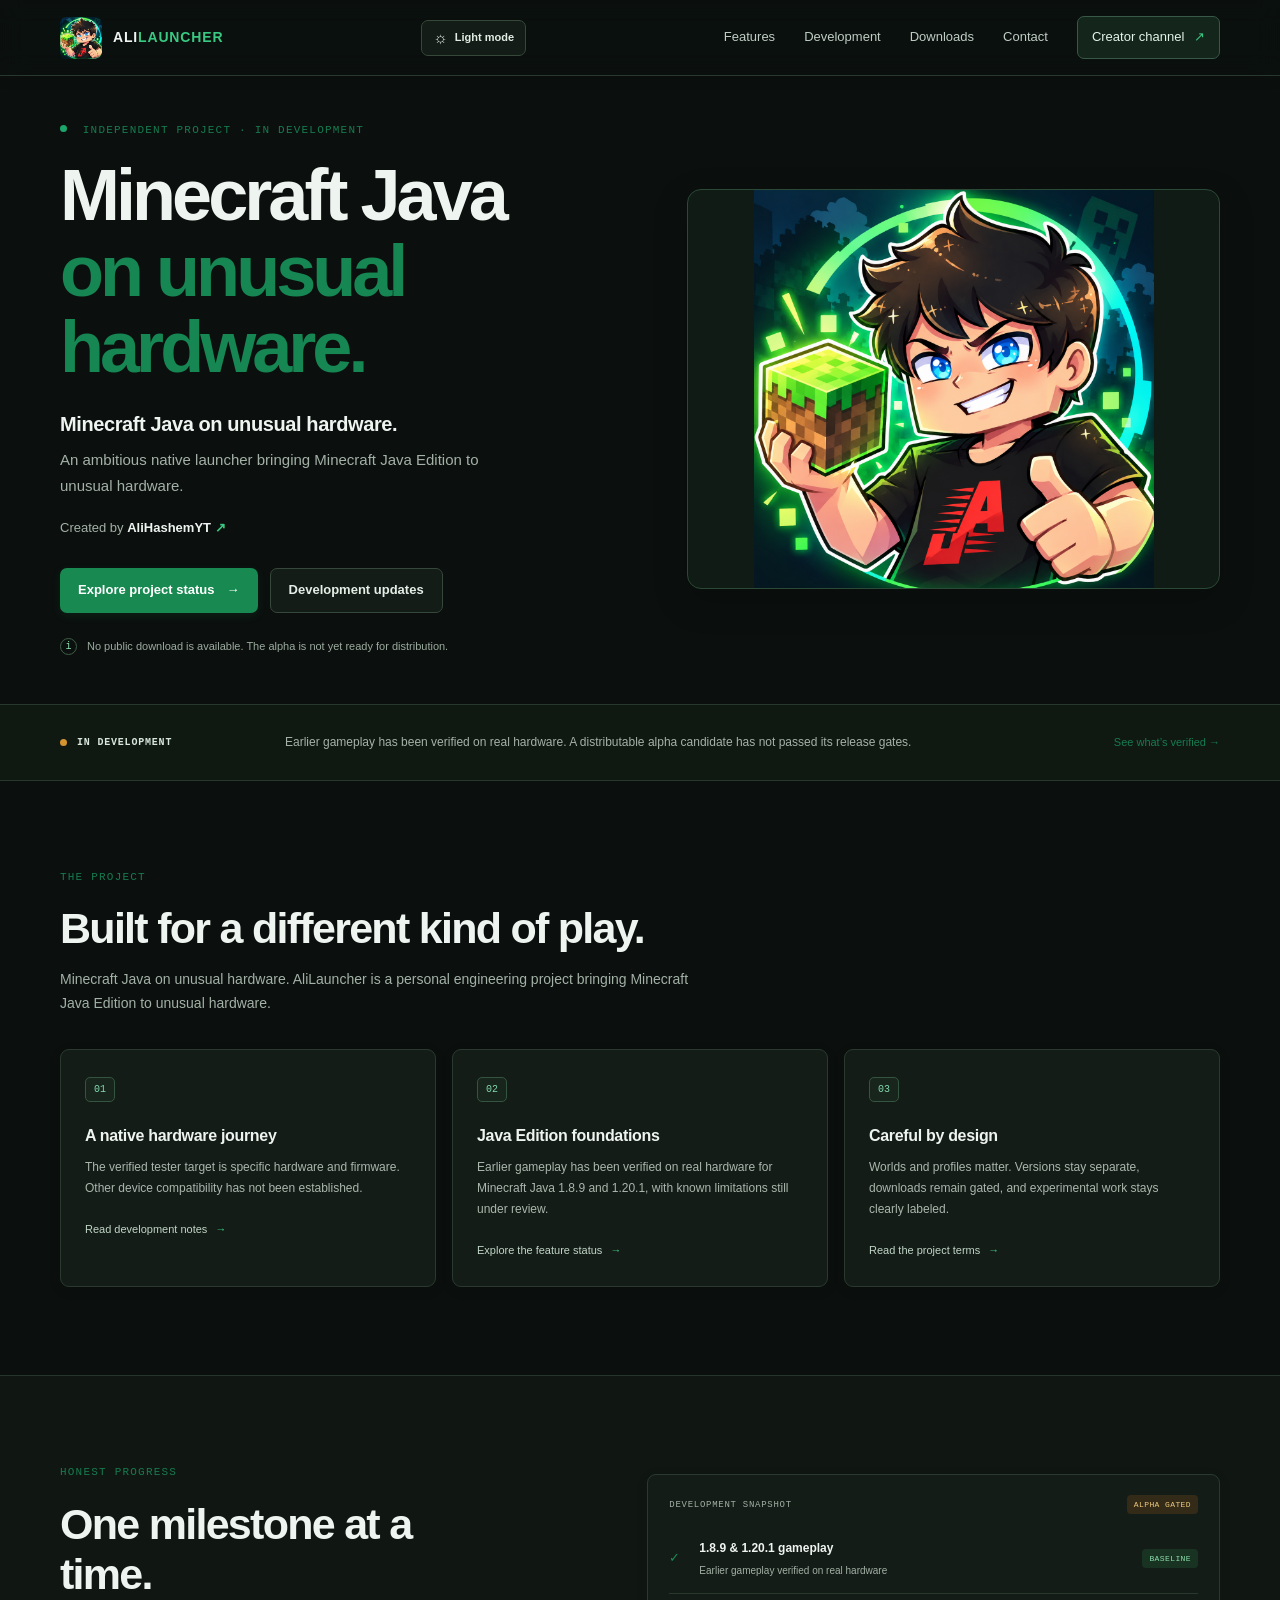
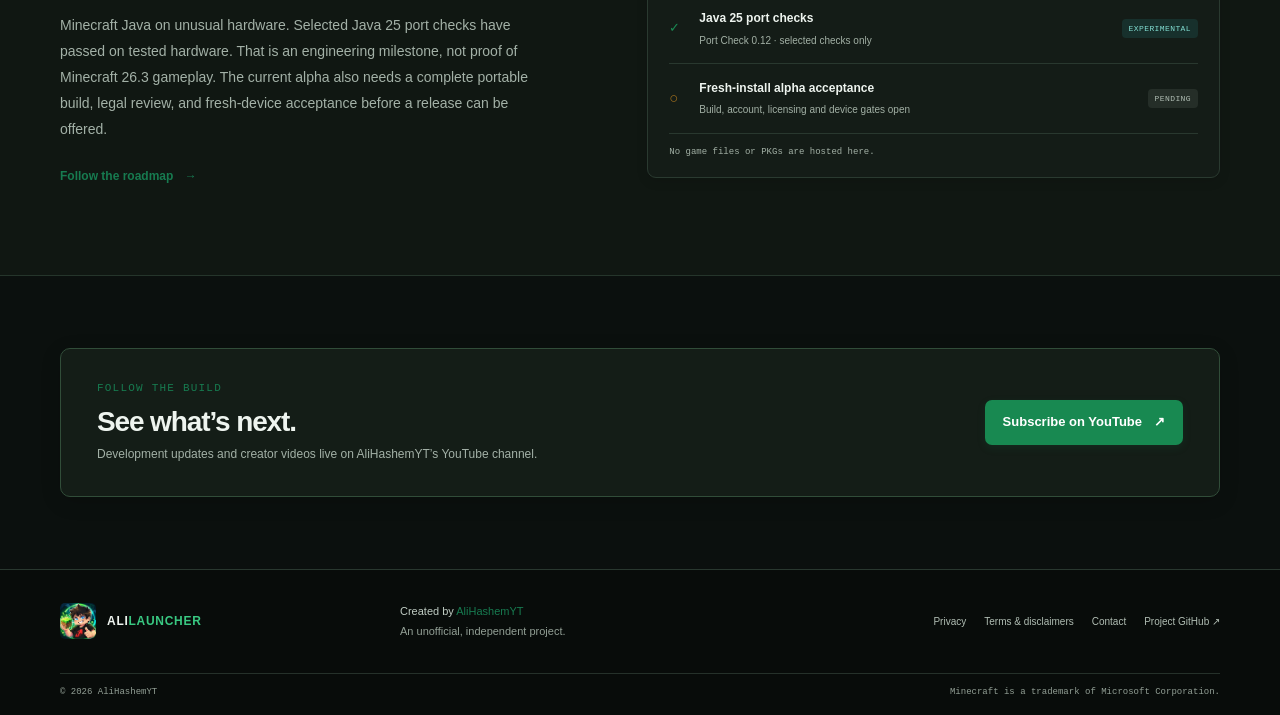
==== index.html @ dc611df9 "Prepare AliLauncher official website for GitHub Pages" ====
<!doctype html>
<html lang="en">
<head>
  <meta charset="utf-8">
  <meta name="viewport" content="width=device-width, initial-scale=1">
  <meta name="theme-color" content="#07110f">
  <meta name="description" content="Minecraft Java on unusual hardware. AliLauncher is an independent project created by AliHashemYT.">
  <meta property="og:type" content="website">
  <meta property="og:title" content="AliLauncher — Minecraft Java on unusual hardware">
  <meta property="og:description" content="Minecraft Java on unusual hardware. An ambitious native launcher bringing Minecraft Java Edition to unusual hardware. Created by AliHashemYT.">
  <meta property="og:image" content="assets/alilauncher-icon.png">
  <meta property="og:image:width" content="1254">
  <meta property="og:image:height" content="1254">
  <meta name="twitter:card" content="summary_large_image">
  <meta name="twitter:title" content="AliLauncher — Minecraft Java on unusual hardware">
  <meta name="twitter:description" content="Minecraft Java on unusual hardware. Created by AliHashemYT.">
  <meta name="twitter:image" content="assets/alilauncher-icon.png">
  <title>AliLauncher — Minecraft Java on unusual hardware</title>
  <link rel="icon" href="assets/alilauncher-icon.png" type="image/png">
  <link rel="stylesheet" href="assets/site.css">
  <script src="assets/site.js" defer></script>
</head>
<body>
  <a class="skip-link" href="#main">Skip to content</a>
  <header class="site-header">
    <a class="brand" href="index.html" aria-label="AliLauncher home"><img src="assets/alilauncher-icon.png" alt="" width="42" height="42"><span>ALI<span class="accent">LAUNCHER</span></span></a>
    <button class="nav-toggle" aria-expanded="false" aria-controls="site-nav" aria-label="Open navigation"><span></span><span></span></button><button class="theme-toggle" type="button" aria-label="Switch to light mode" title="Switch to light mode"><span aria-hidden="true">☼</span><span class="theme-toggle-label">Light mode</span></button>
    <nav id="site-nav" class="site-nav" aria-label="Main navigation">
      <a href="features.html">Features</a><a href="updates.html">Development</a><a href="downloads.html">Downloads</a><a href="contact.html">Contact</a>
      <a class="nav-cta" href="https://www.youtube.com/@AliHashemYT" target="_blank" rel="noopener noreferrer">Creator channel <span aria-hidden="true">↗</span></a>
    </nav>
  </header>
  <main id="main">
    <section class="hero wrap">
      <div class="hero-copy reveal">
        <p class="eyebrow"><span class="pulse"></span> INDEPENDENT PROJECT · IN DEVELOPMENT</p>
        <h1>Minecraft Java<br><span class="gradient-text">on unusual hardware.</span></h1>
        <p class="hero-lede">Minecraft Java on unusual hardware.</p>
        <p class="hero-sub">An ambitious native launcher bringing Minecraft Java Edition to unusual hardware.</p>
        <div class="byline">Created by <a href="https://www.youtube.com/@AliHashemYT" target="_blank" rel="noopener noreferrer">AliHashemYT <span aria-hidden="true">↗</span></a></div>
        <div class="hero-actions"><a class="button button-primary" href="downloads.html">Explore project status <span aria-hidden="true">→</span></a><a class="button button-quiet" href="updates.html">Development updates</a></div>
        <div class="hero-note"><span class="note-icon" aria-hidden="true">i</span><span>No public download is available. The alpha is not yet ready for distribution.</span></div>
      </div>
      <div class="hero-art reveal"><img class="hero-mark" src="assets/alilauncher-icon.png" alt="AliLauncher official icon — created by AliHashemYT"></div>
    </section>

    <section class="status-band"><div class="wrap status-inner"><div><span class="status-dot"></span><strong>IN DEVELOPMENT</strong></div><p>Earlier gameplay has been verified on real hardware. A distributable alpha candidate has not passed its release gates.</p><a href="updates.html">See what’s verified <span aria-hidden="true">→</span></a></div></section>

    <section class="section wrap" id="about">
      <div class="section-heading reveal"><p class="eyebrow">THE PROJECT</p><h2>Built for a different kind of play.</h2><p>Minecraft Java on unusual hardware. AliLauncher is a personal engineering project bringing Minecraft Java Edition to unusual hardware.</p></div>
      <div class="feature-grid">
        <article class="feature-card reveal"><span class="feature-icon">01</span><h3>A native hardware journey</h3><p>The verified tester target is specific hardware and firmware. Other device compatibility has not been established.</p><a href="updates.html">Read development notes <span>→</span></a></article>
        <article class="feature-card reveal"><span class="feature-icon">02</span><h3>Java Edition foundations</h3><p>Earlier gameplay has been verified on real hardware for Minecraft Java 1.8.9 and 1.20.1, with known limitations still under review.</p><a href="features.html">Explore the feature status <span>→</span></a></article>
        <article class="feature-card reveal"><span class="feature-icon">03</span><h3>Careful by design</h3><p>Worlds and profiles matter. Versions stay separate, downloads remain gated, and experimental work stays clearly labeled.</p><a href="terms.html">Read the project terms <span>→</span></a></article>
      </div>
    </section>

    <section class="section section-alt"><div class="wrap split-section"><div class="split-copy reveal"><p class="eyebrow">HONEST PROGRESS</p><h2>One milestone at a time.</h2><p>Minecraft Java on unusual hardware. Selected Java 25 port checks have passed on tested hardware. That is an engineering milestone, not proof of Minecraft 26.3 gameplay. The current alpha also needs a complete portable build, legal review, and fresh-device acceptance before a release can be offered.</p><a class="text-link" href="updates.html">Follow the roadmap <span>→</span></a></div><div class="milestone-card reveal"><div class="milestone-top"><span>DEVELOPMENT SNAPSHOT</span><span class="tag tag-amber">ALPHA GATED</span></div><div class="milestone-row"><span class="milestone-check">✓</span><div><strong>1.8.9 &amp; 1.20.1 gameplay</strong><small>Earlier gameplay verified on real hardware</small></div><span class="tag tag-green">BASELINE</span></div><div class="milestone-row"><span class="milestone-check">✓</span><div><strong>Java 25 port checks</strong><small>Port Check 0.12 · selected checks only</small></div><span class="tag tag-cyan">EXPERIMENTAL</span></div><div class="milestone-row"><span class="milestone-pending">○</span><div><strong>Fresh-install alpha acceptance</strong><small>Build, account, licensing and device gates open</small></div><span class="tag tag-muted">PENDING</span></div><div class="milestone-foot">No game files or PKGs are hosted here.</div></div></div></section>

    <section class="section wrap subscribe-section"><div class="subscribe-box reveal"><div><p class="eyebrow">FOLLOW THE BUILD</p><h2>See what’s next.</h2><p>Development updates and creator videos live on AliHashemYT’s YouTube channel.</p></div><a class="button button-primary" href="https://www.youtube.com/@AliHashemYT" target="_blank" rel="noopener noreferrer">Subscribe on YouTube <span aria-hidden="true">↗</span></a></div></section>
  </main>
  <footer class="site-footer"><div class="wrap footer-main"><a class="brand footer-brand" href="index.html"><img src="assets/alilauncher-icon.png" alt="" width="36" height="36"><span>ALI<span class="accent">LAUNCHER</span></span></a><p>Created by <a href="https://www.youtube.com/@AliHashemYT" target="_blank" rel="noopener noreferrer">AliHashemYT</a><br><span class="footer-muted">An unofficial, independent project.</span></p><nav aria-label="Footer navigation"><a href="privacy.html">Privacy</a><a href="terms.html">Terms &amp; disclaimers</a><a href="contact.html">Contact</a><a href="https://github.com/AliHashemYT/AliLauncher" target="_blank" rel="noopener noreferrer">Project GitHub ↗</a></nav></div><div class="wrap footer-bottom"><span>© <span data-year>2026</span> AliHashemYT</span><span>Minecraft is a trademark of Microsoft Corporation.</span></div></footer>
</body>
</html>
---- assets/site.css ----
:root{color-scheme:light;--bg:#f7f9f8;--bg2:#eef3f0;--panel:#fff;--line:#dce6e1;--text:#17221d;--muted:#56675f;--green:#15945e;--cyan:#178c82;--amber:#895b11;--mono:ui-monospace,"SFMono-Regular",Consolas,monospace;--sans:Inter,"Segoe UI",Roboto,Arial,sans-serif;--max:1160px}
*{box-sizing:border-box}html{scroll-behavior:smooth;scroll-padding-top:100px}body{margin:0;background:var(--bg);color:var(--text);font:15px/1.72 var(--sans);-webkit-font-smoothing:antialiased}a{color:inherit;text-decoration:none}a:hover{color:var(--green)}button{font:inherit}.wrap{width:min(var(--max),calc(100% - 48px));margin-inline:auto}.skip-link{position:absolute;left:16px;top:-60px;background:var(--green);color:white;padding:10px 14px;z-index:20}.skip-link:focus{top:12px}.site-header{height:76px;border-bottom:1px solid var(--line);display:flex;align-items:center;justify-content:space-between;padding:0 max(24px,calc((100vw - var(--max))/2));position:sticky;top:0;background:rgba(255,255,255,.94);backdrop-filter:blur(12px);z-index:10;box-shadow:0 2px 12px rgba(20,48,34,.035)}.brand{display:inline-flex;align-items:center;gap:11px;font-weight:800;letter-spacing:.06em;font-size:14px;color:#19261f}.brand img{object-fit:cover;border-radius:6px}.accent{color:var(--green)}.site-nav{display:flex;align-items:center;gap:29px;font-size:13px;color:#46564e}.site-nav a:not(.nav-cta){transition:color .18s}.nav-cta{padding:9px 14px;border:1px solid #b9d8c8;border-radius:7px;color:#17683f;background:#f4faf6}.nav-cta span{color:var(--green);margin-left:6px}.nav-toggle{display:none}.hero{min-height:590px;display:grid;grid-template-columns:1fr .91fr;align-items:center;gap:42px;padding-top:46px;padding-bottom:48px}.eyebrow{font:11px/1.5 var(--mono);letter-spacing:.11em;color:#177b50;margin:0 0 18px}.pulse{display:inline-block;width:7px;height:7px;border-radius:50%;background:#1ca66b;margin:0 8px 1px 0}h1,h2,h3,p{margin-top:0}h1{font-size:clamp(44px,6vw,72px);line-height:1.06;letter-spacing:-.055em;margin-bottom:22px;font-weight:780}.gradient-text{color:#168653}.hero-lede{font-size:20px;font-weight:700;letter-spacing:-.02em;margin:0 0 5px}.hero-sub{color:var(--muted);max-width:470px;font-size:15px;margin:0 0 19px}.byline{font-size:13px;color:var(--muted)}.byline a{color:#1d2b23;font-weight:700}.byline a span{color:var(--green)}.hero-actions{display:flex;gap:12px;margin-top:28px;flex-wrap:wrap}.button{min-height:45px;padding:0 18px;border-radius:7px;display:inline-flex;align-items:center;justify-content:center;gap:12px;font-size:13px;font-weight:700;transition:transform .18s,background .18s,border-color .18s}.button:hover{transform:translateY(-1px)}.button-primary{background:#188951;color:#fff;box-shadow:0 3px 9px rgba(18,117,70,.14)}.button-primary:hover{color:#fff;background:#117443}.button-quiet{border:1px solid #cbd9d1;color:#2a3931;background:#fff}.hero-note{margin-top:24px;display:flex;gap:10px;align-items:center;color:#58685f;font-size:11px}.note-icon{border:1px solid #b6d4c4;width:17px;height:17px;border-radius:50%;font:10px var(--mono);display:inline-flex;align-items:center;justify-content:center;color:#19774c;flex:0 0 auto}.hero-art{grid-column:2;width:100%;min-width:0;min-height:0;height:400px;position:relative;overflow:hidden;display:flex;align-items:center;justify-content:center;border:1px solid #e0e8e3;border-radius:14px;background:#edf4ef;box-shadow:0 12px 34px rgba(25,56,38,.08)}.hero-mark{grid-column:auto;display:block;width:min(100%,400px);height:auto;max-width:100%;object-fit:contain;border-radius:0;filter:none}.status-band{border-block:1px solid #dce6e0;background:#edf3ef}.status-inner{min-height:75px;display:grid;grid-template-columns:200px 1fr auto;align-items:center;gap:25px}.status-inner>div{display:flex;align-items:center;gap:10px;font:10px var(--mono);letter-spacing:.08em;color:#2f4438}.status-dot{width:7px;height:7px;background:#d4942f;border-radius:50%}.status-inner p{margin:0;color:#53645a;font-size:12px}.status-inner>a{font-size:11px;color:#177b50}.section{padding-top:88px;padding-bottom:88px}.section-heading{max-width:650px;margin-bottom:34px}.section-heading h2,.split-copy h2,.subscribe-box h2,.page-hero h1{font-size:clamp(30px,4vw,43px);line-height:1.18;letter-spacing:-.04em;margin-bottom:13px}.section-heading>p:last-child,.split-copy>p:not(.eyebrow){color:var(--muted);font-size:14px}.feature-grid{display:grid;grid-template-columns:repeat(3,1fr);gap:16px}.feature-card{border:1px solid #e0e8e3;border-radius:9px;padding:24px;background:#fff;min-height:220px;box-shadow:0 3px 12px rgba(28,55,39,.025);transition:transform .18s,border-color .18s,box-shadow .18s}.feature-card:hover{transform:translateY(-2px);border-color:#b7d6c6;box-shadow:0 8px 22px rgba(28,55,39,.07)}.feature-icon{font:10px var(--mono);color:#247d50;border:1px solid #d2e4d9;border-radius:5px;padding:6px 8px;background:#f5faf6}.feature-card h3{margin:22px 0 8px;font-size:16px;letter-spacing:-.02em}.feature-card p{color:#5a6a61;font-size:12px;line-height:1.75;margin-bottom:16px}.feature-card>a{font-size:11px;color:#285d40}.feature-card>a span{color:var(--green);margin-left:5px}.section-alt{background:#f0f4f1;border-block:1px solid #e1e8e3}.split-section{display:grid;grid-template-columns:.9fr 1fr;gap:72px;align-items:center}.split-copy h2{max-width:400px}.split-copy>p:not(.eyebrow){max-width:490px;line-height:1.85}.text-link{display:inline-block;color:#177b50;font-size:12px;font-weight:700;margin-top:9px}.text-link span{margin-left:8px}.milestone-card{background:#fff;border:1px solid #dce6df;border-radius:9px;padding:20px 21px;box-shadow:0 5px 18px rgba(30,58,41,.045)}.milestone-top{display:flex;justify-content:space-between;align-items:center;color:#63756a;font:9px var(--mono);letter-spacing:.08em;margin-bottom:10px}.tag{font:8px var(--mono);letter-spacing:.05em;padding:5px 7px;border-radius:4px}.tag-amber{color:#81550d;background:#fbf2df}.tag-green{color:#176840;background:#e8f5ed}.tag-cyan{color:#176e6b;background:#e8f5f4}.tag-muted{color:#617166;background:#eef2ef}.milestone-row{display:grid;grid-template-columns:20px 1fr auto;gap:10px;align-items:center;padding:14px 0;border-bottom:1px solid #edf1ee}.milestone-row>div{display:flex;flex-direction:column}.milestone-row strong{font-size:12px}.milestone-row small{font-size:10px;color:#67786d;margin-top:3px}.milestone-check{color:#1b8a54;font-size:13px}.milestone-pending{color:#a2701e}.milestone-foot{padding-top:13px;color:#66766c;font:9px var(--mono)}.subscribe-section{padding-top:72px;padding-bottom:72px}.subscribe-box{border:1px solid #dce6df;border-radius:10px;background:#fff;padding:31px 36px;display:flex;justify-content:space-between;align-items:center;gap:25px;box-shadow:0 5px 20px rgba(30,58,41,.04)}.subscribe-box .eyebrow{margin-bottom:8px}.subscribe-box h2{font-size:28px;margin-bottom:6px}.subscribe-box p:last-child{margin:0;color:var(--muted);font-size:12px}.site-footer{border-top:1px solid #dce6e0;background:#f0f4f1}.footer-main{padding:31px 0;display:grid;grid-template-columns:1fr 1fr 1.5fr;gap:20px;align-items:center}.footer-brand{font-size:12px}.footer-brand img{border-radius:5px;object-fit:cover}.footer-main>p{margin:0;color:#46574d;font-size:11px;line-height:1.9}.footer-main>p>a{color:#177b50}.footer-muted,.footer-bottom{color:#6a796f}.footer-main nav{display:flex;justify-content:flex-end;gap:18px;flex-wrap:wrap;font-size:10px;color:#506056}.footer-bottom{padding:13px 0 18px;border-top:1px solid #dde6e0;display:flex;justify-content:space-between;font:9px var(--mono)}
+/* Inner-page layouts retain all long-form sections, with a calmer reading measure. */
+.page-hero{padding:76px 0 48px;max-width:800px}.page-hero h1{font-size:clamp(38px,5.3vw,56px);margin-bottom:14px}.page-hero>p:last-child{color:var(--muted);max-width:690px}.page-content{padding:10px 0 86px}.content-layout{display:grid;grid-template-columns:220px minmax(0,790px);gap:48px;align-items:start}.toc{position:sticky;top:100px;height:max-content;border-left:2px solid #dce8e0;padding:3px 0 3px 15px;display:grid;gap:9px;font-size:11px;color:#52645a}.toc a:hover{color:#177b50}.prose{max-width:790px}.prose h2{font-size:21px;letter-spacing:-.025em;margin:34px 0 10px}.prose h2:first-child{margin-top:0}.prose h3{font-size:15px;margin:22px 0 7px}.prose p,.prose li{font-size:13px;color:#48594f;line-height:1.85}.prose ul,.prose ol{padding-left:21px}.prose a{color:#176d43;text-decoration:underline;text-underline-offset:3px}.callout{border:1px solid #d8e5dc;background:#f0f6f1;border-radius:7px;padding:16px 18px;margin:20px 0;color:#3e5146;font-size:12px}.callout strong{color:#176f43}.callout.warning{border-color:#ead8b6;background:#fcf7ec}.callout.warning strong{color:#805713}.status-list{display:grid;gap:12px}.status-item{padding:18px;border:1px solid #e0e8e3;background:#fff;border-radius:8px;box-shadow:0 3px 12px rgba(25,50,34,.025)}.status-item h3{margin:0 0 4px}.status-item p{margin:0}.status-label{font:9px var(--mono);letter-spacing:.07em;color:#27724c}.page-hero .eyebrow{margin-bottom:14px}.page-hero .page-meta{font:10px var(--mono);letter-spacing:.045em;color:#63756a;margin-top:19px}.contact-cards{display:grid;grid-template-columns:repeat(2,1fr);gap:16px}.contact-card{border:1px solid #e0e8e3;background:#fff;border-radius:8px;padding:22px;box-shadow:0 3px 12px rgba(25,50,34,.025)}.contact-card h3{margin:0 0 5px}.contact-card p{margin:0 0 14px}.contact-card a{font-size:12px}.noscript{margin:20px auto;max-width:var(--max);padding:12px;color:#805713}
+.reveal{opacity:0;transform:translateY(10px);transition:opacity .45s ease,transform .45s ease}.reveal.is-visible{opacity:1;transform:none}
+@media (min-width: 621px) and (max-width: 850px){.hero{grid-template-columns:1fr .8fr;gap:22px}.hero-art{height:335px}.hero-mark{width:min(100%,330px)}.status-inner{grid-template-columns:165px 1fr;gap:15px;padding:16px 0}.status-inner>a{grid-column:2}.split-section{gap:35px}.content-layout{grid-template-columns:180px 1fr;gap:32px}.footer-main{grid-template-columns:1fr 1fr}.footer-main nav{grid-column:1/-1;justify-content:flex-start}}
@media(prefers-reduced-motion:reduce){*,*::before,*::after{scroll-behavior:auto!important;animation-duration:.01ms!important;animation-iteration-count:1!important;transition-duration:.01ms!important}.reveal{opacity:1;transform:none}}@media (max-width: 620px) {
  .wrap { width: min(var(--max), calc(100% - 36px)); }
  .site-header { height: 66px; padding: 0 18px; }
  .brand { font-size: 12px; }
  .brand img { width: 36px; height: 36px; }
  .nav-toggle { display: grid; gap: 5px; border: 1px solid #cbd9d1; background: #fff; border-radius: 6px; padding: 9px; }
  .nav-toggle span { width: 17px; height: 1px; background: #26372e; }
  .site-nav { display: none; position: absolute; top: 65px; left: 0; right: 0; background: #fff; border-bottom: 1px solid #dce6e0; padding: 14px 18px 19px; align-items: stretch; gap: 0; flex-direction: column; box-shadow: 0 10px 18px rgba(20,48,34,.08); }
  .site-nav.is-open { display: flex; }
  .site-nav>a { padding: 11px 2px; }
  .site-nav .nav-cta { text-align: center; margin-top: 7px; }
  .hero { display: flex; flex-direction: column; align-items: stretch; gap: 24px; padding-top: 38px; padding-bottom: 32px; }
  .hero-copy { order: 1; width: 100%; min-width: 0; }
  .hero-art { order: 0; flex: 0 0 auto; width: 100%; height: auto; min-width: 0; min-height: 0; aspect-ratio: 1.25 / 1; }
  .hero-mark { width: 100%; height: 100%; max-width: 100%; max-height: 100%; object-fit: contain; }
  .hero h1 { font-size: 46px; }
  .hero-lede { font-size: 18px; }
  .status-inner { display: flex; align-items: flex-start; flex-direction: column; gap: 8px; padding: 16px 0; }
  .status-inner p,.status-inner>a { font-size: 11px; }
  .section { padding-top: 64px; padding-bottom: 64px; }
  .feature-grid { grid-template-columns: 1fr; }
  .feature-card { min-height: 0; }
  .feature-card h3 { margin-top: 17px; }
  .split-section { grid-template-columns: 1fr; gap: 27px; }
  .milestone-card { padding: 16px; }
  .milestone-row { grid-template-columns: 18px 1fr; gap: 9px; }
  .milestone-row .tag { grid-column: 2; justify-self: start; }
  .subscribe-box { padding: 24px 21px; align-items: flex-start; flex-direction: column; }
  .subscribe-box h2 { font-size: 26px; }
  .footer-main { grid-template-columns: 1fr; gap: 15px; padding: 24px 0; }
  .footer-main nav { grid-column: auto; justify-content: flex-start; gap: 14px; }
  .footer-bottom { gap: 10px; flex-direction: column; }
  .page-hero { padding: 54px 0 34px; }
  .page-hero h1 { font-size: 39px; }
  .content-layout { display: block; }
  .toc { position: static; display: flex; flex-wrap: wrap; gap: 8px 15px; border-left: 0; border-bottom: 1px solid #dce6e0; padding: 0 0 15px; margin-bottom: 27px; }
  .toc a { white-space: nowrap; }
  .prose h2 { font-size: 19px; }
  .contact-cards { grid-template-columns: 1fr; }
}

/* Dark mode is the default AliLauncher presentation. */
:root{color-scheme:dark;--bg:#0b100e;--bg2:#111915;--panel:#141d18;--line:#29382f;--text:#eef4ef;--muted:#a3b1a7;--green:#39c982;--cyan:#49c7b6;--amber:#e7b75e}
body{background:var(--bg);color:var(--text)}
.site-header{background:rgba(11,16,14,.94);border-color:var(--line);box-shadow:0 2px 12px rgba(0,0,0,.14)}
.brand{color:var(--text)}
.site-nav{color:#c0cdc4}
.nav-cta{border-color:#385848;color:#e2f3e8;background:#14251b}
.hero-art{background:#111b15;border-color:#2a4937;box-shadow:0 12px 34px rgba(0,0,0,.22)}
.byline a{color:var(--text)}
.button-quiet{background:#141c17;border-color:#36473c;color:#e4eee7}
.hero-note{color:#9cab9f}
.note-icon{border-color:#405d49;color:#8ce2b0}
.status-band{background:#101812;border-color:#29382f}
.status-inner>div{color:#d7e7dc}.status-inner p{color:#a5b2a8}
.feature-card,.milestone-card,.status-item,.contact-card{background:#141c17;border-color:#2a3a30;box-shadow:0 3px 12px rgba(0,0,0,.12)}
.feature-card:hover{border-color:#4b9366;box-shadow:0 8px 22px rgba(0,0,0,.22)}
.feature-icon{color:#82d9ad;border-color:#35543f;background:#18251c}
.feature-card p{color:#aab7ad}.feature-card>a{color:#c1d6c8}
.section-alt{background:#101712;border-color:#25352b}
.milestone-top,.milestone-row small,.milestone-foot{color:#a2b0a5}
.tag-amber{color:#f0cb7c;background:#332a18}.tag-green{color:#8ce0ad;background:#193322}.tag-cyan{color:#82ddd2;background:#17302c}.tag-muted{color:#b0bdb3;background:#252e28}
.milestone-row{border-color:#29382f}
.subscribe-box{background:#141d17;border-color:#314d39;box-shadow:0 5px 20px rgba(0,0,0,.16)}
.site-footer{background:#080c0a;border-color:#29382f}
.footer-main>p{color:#c0cdc4}.footer-muted,.footer-bottom{color:#929f95}.footer-main nav{color:#b0bdb3}.footer-bottom{border-color:#25312a}
.toc{border-color:#405346;color:#aab7ad}
.prose p,.prose li{color:#c0ccc3}.prose a{color:#7cdda4}
.callout{background:#142019;border-color:#354d3a;color:#c5d1c8}.callout strong{color:#83dfa7}
.callout.warning{background:#251f14;border-color:#5a4827}.callout.warning strong,.noscript{color:#f0ca78}
.status-label{color:#8cdbbf}.page-hero .page-meta{color:#9aa99e}
.nav-toggle{border-color:#35483a;background:#131c16}.nav-toggle span{background:#deebe1}
@media(max-width:620px){.site-nav{background:#101712;border-color:#29382f}.toc{border-color:#35473a}}
.theme-toggle{min-height:36px;display:inline-flex;align-items:center;justify-content:center;gap:7px;padding:0 11px;border:1px solid #35483a;border-radius:7px;background:#131c16;color:#e1ede4;font-size:11px;font-weight:650;cursor:pointer;transition:background .16s,border-color .16s,color .16s}.theme-toggle:hover{border-color:#4c9864;color:#a4e7b6}.theme-toggle>span[aria-hidden]{font-size:16px;line-height:1}.theme-toggle-404{position:absolute;top:20px;right:24px}
html[data-theme="light"]{color-scheme:light;--bg:#f7f9f8;--bg2:#eef3f0;--panel:#fff;--line:#dce6e1;--text:#17221d;--muted:#56675f;--green:#15945e;--cyan:#178c82;--amber:#895b11}
html[data-theme="light"] body{background:var(--bg);color:var(--text)}
html[data-theme="light"] .site-header{background:rgba(255,255,255,.94);border-color:var(--line);box-shadow:0 2px 12px rgba(20,48,34,.035)}
html[data-theme="light"] .brand{color:#19261f}html[data-theme="light"] .site-nav{color:#46564e}
html[data-theme="light"] .nav-cta{border-color:#b9d8c8;color:#17683f;background:#f4faf6}
html[data-theme="light"] .hero-art{background:#edf4ef;border-color:#e0e8e3;box-shadow:0 12px 34px rgba(25,56,38,.08)}
html[data-theme="light"] .byline a{color:#1d2b23}html[data-theme="light"] .button-quiet{background:#fff;border-color:#cbd9d1;color:#2a3931}
html[data-theme="light"] .hero-note{color:#58685f}html[data-theme="light"] .note-icon{border-color:#b6d4c4;color:#19774c}
html[data-theme="light"] .status-band{background:#edf3ef;border-color:#dce6e0}html[data-theme="light"] .status-inner>div{color:#2f4438}html[data-theme="light"] .status-inner p{color:#53645a}
html[data-theme="light"] .feature-card,html[data-theme="light"] .milestone-card,html[data-theme="light"] .status-item,html[data-theme="light"] .contact-card{background:#fff;border-color:#e0e8e3;box-shadow:0 3px 12px rgba(28,55,39,.025)}
html[data-theme="light"] .feature-card:hover{border-color:#b7d6c6;box-shadow:0 8px 22px rgba(28,55,39,.07)}html[data-theme="light"] .feature-icon{color:#247d50;border-color:#d2e4d9;background:#f5faf6}
html[data-theme="light"] .feature-card p{color:#5a6a61}html[data-theme="light"] .feature-card>a{color:#285d40}
html[data-theme="light"] .section-alt{background:#f0f4f1;border-color:#e1e8e3}
html[data-theme="light"] .milestone-top,html[data-theme="light"] .milestone-row small,html[data-theme="light"] .milestone-foot{color:#63756a}html[data-theme="light"] .milestone-row{border-color:#edf1ee}
html[data-theme="light"] .tag-amber{color:#81550d;background:#fbf2df}html[data-theme="light"] .tag-green{color:#176840;background:#e8f5ed}html[data-theme="light"] .tag-cyan{color:#176e6b;background:#e8f5f4}html[data-theme="light"] .tag-muted{color:#617166;background:#eef2ef}
html[data-theme="light"] .subscribe-box{background:#fff;border-color:#dce6df;box-shadow:0 5px 20px rgba(30,58,41,.04)}html[data-theme="light"] .site-footer{background:#f0f4f1;border-color:#dce6e0}
html[data-theme="light"] .footer-main>p{color:#46574d}html[data-theme="light"] .footer-muted,html[data-theme="light"] .footer-bottom{color:#6a796f}html[data-theme="light"] .footer-main nav{color:#506056}html[data-theme="light"] .footer-bottom{border-color:#dde6e0}
html[data-theme="light"] .toc{border-color:#dce8e0;color:#52645a}html[data-theme="light"] .prose p,html[data-theme="light"] .prose li{color:#48594f}html[data-theme="light"] .prose a{color:#176d43}
html[data-theme="light"] .callout{background:#f0f6f1;border-color:#d8e5dc;color:#3e5146}html[data-theme="light"] .callout strong{color:#176f43}html[data-theme="light"] .callout.warning{background:#fcf7ec;border-color:#ead8b6}html[data-theme="light"] .callout.warning strong,html[data-theme="light"] .noscript{color:#805713}
html[data-theme="light"] .status-label{color:#27724c}html[data-theme="light"] .page-hero .page-meta{color:#63756a}
html[data-theme="light"] .nav-toggle,html[data-theme="light"] .theme-toggle{border-color:#cbd9d1;background:#fff;color:#26372e}html[data-theme="light"] .nav-toggle span{background:#26372e}
@media(max-width:620px){html[data-theme="light"] .site-nav{background:#fff;border-color:#dce6e0}html[data-theme="light"] .toc{border-color:#dce6e0}.theme-toggle{padding:0 8px}.theme-toggle-label{display:none}.theme-toggle-404{top:12px;right:12px}}
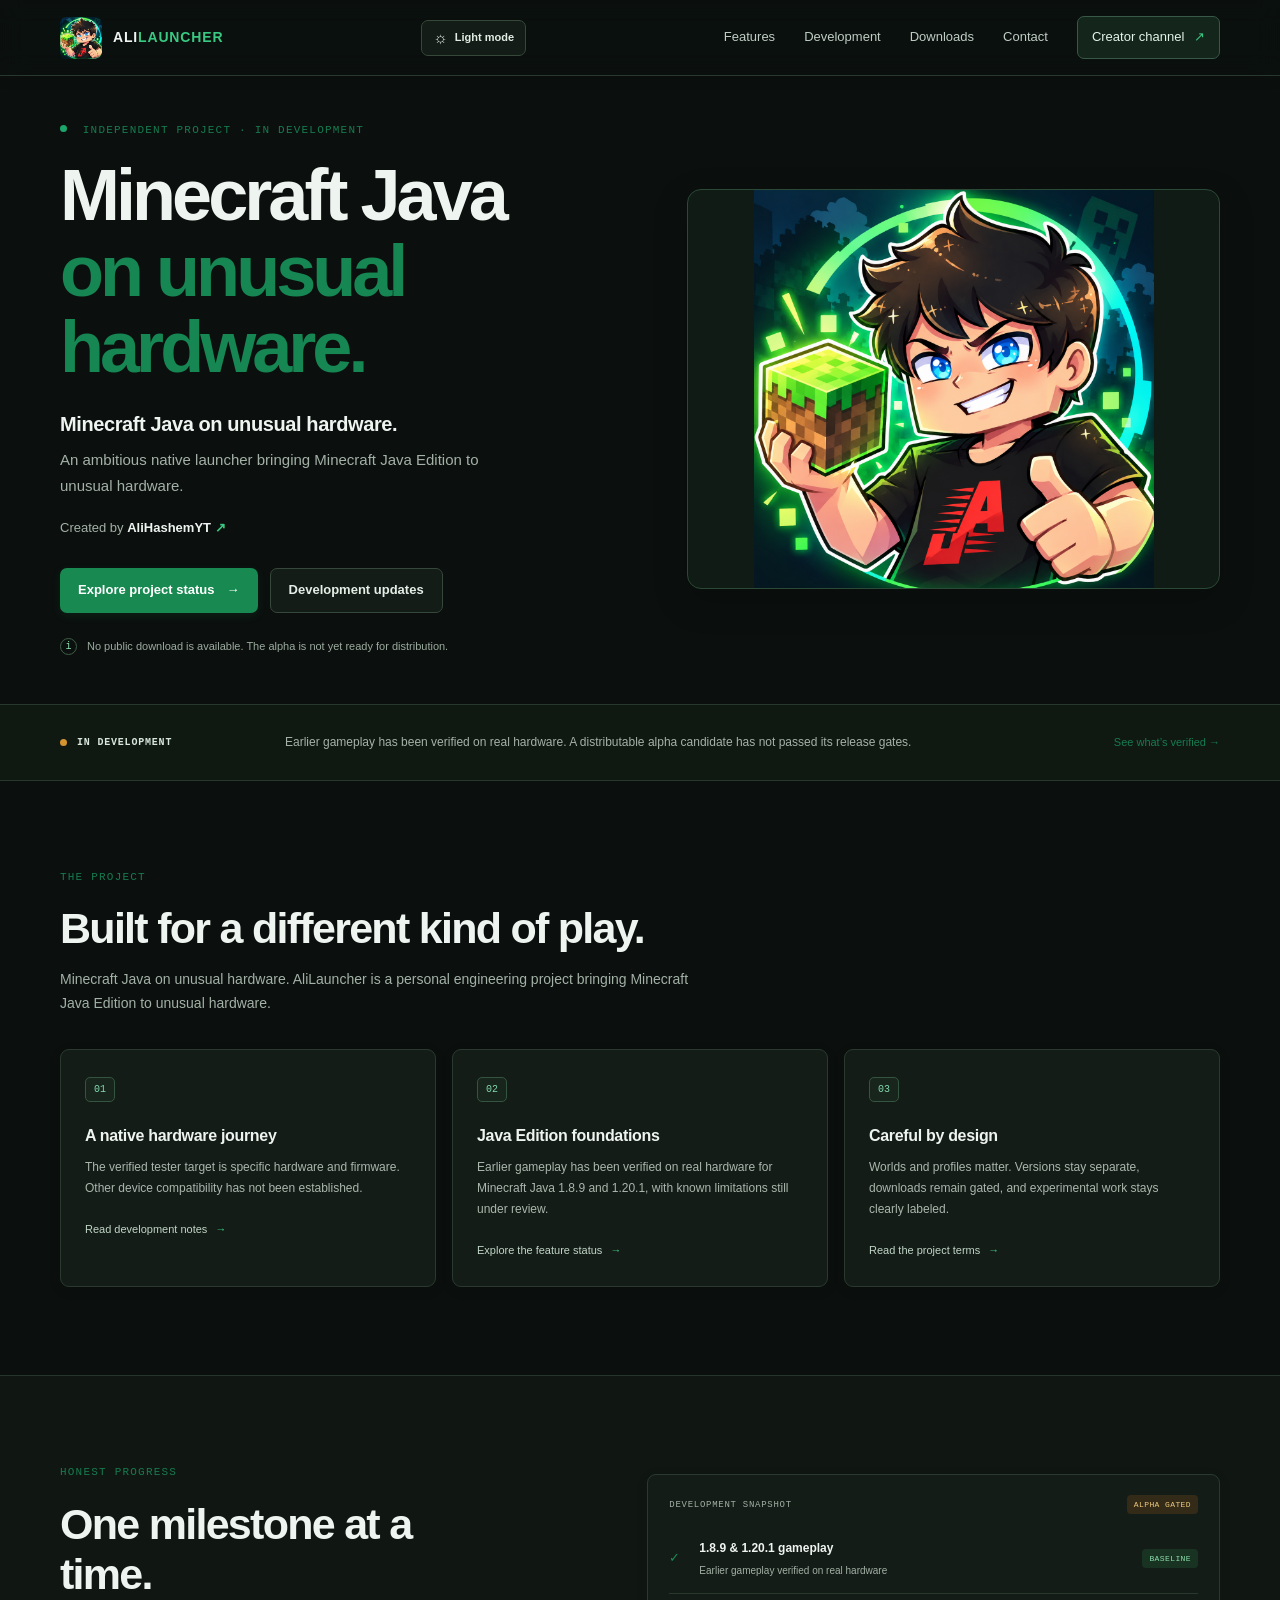
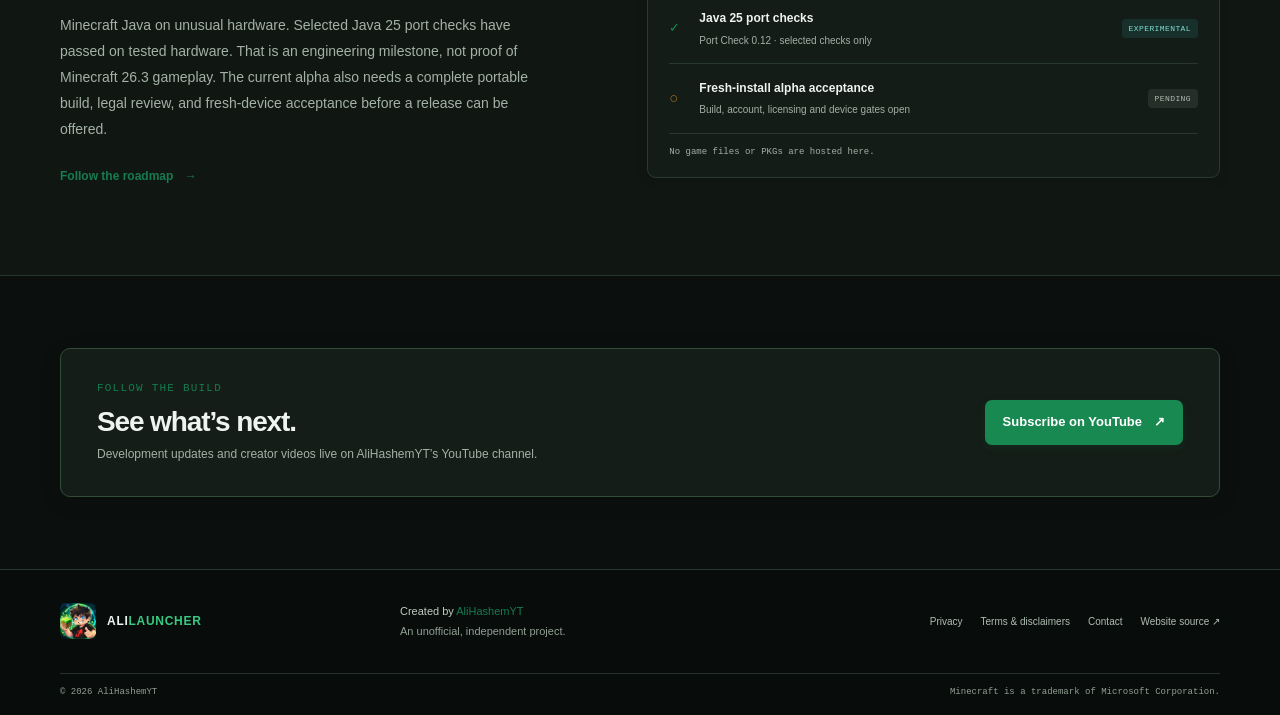
==== commit 86def3f7: "Add saved theme and public website links" ====
--- a/index.html
+++ b/index.html
@@ -59,6 +59,6 @@
 
     <section class="section wrap subscribe-section"><div class="subscribe-box reveal"><div><p class="eyebrow">FOLLOW THE BUILD</p><h2>See what’s next.</h2><p>Development updates and creator videos live on AliHashemYT’s YouTube channel.</p></div><a class="button button-primary" href="https://www.youtube.com/@AliHashemYT" target="_blank" rel="noopener noreferrer">Subscribe on YouTube <span aria-hidden="true">↗</span></a></div></section>
   </main>
-  <footer class="site-footer"><div class="wrap footer-main"><a class="brand footer-brand" href="index.html"><img src="assets/alilauncher-icon.png" alt="" width="36" height="36"><span>ALI<span class="accent">LAUNCHER</span></span></a><p>Created by <a href="https://www.youtube.com/@AliHashemYT" target="_blank" rel="noopener noreferrer">AliHashemYT</a><br><span class="footer-muted">An unofficial, independent project.</span></p><nav aria-label="Footer navigation"><a href="privacy.html">Privacy</a><a href="terms.html">Terms &amp; disclaimers</a><a href="contact.html">Contact</a><a href="https://github.com/AliHashemYT/AliLauncher" target="_blank" rel="noopener noreferrer">Project GitHub ↗</a></nav></div><div class="wrap footer-bottom"><span>© <span data-year>2026</span> AliHashemYT</span><span>Minecraft is a trademark of Microsoft Corporation.</span></div></footer>
+  <footer class="site-footer"><div class="wrap footer-main"><a class="brand footer-brand" href="index.html"><img src="assets/alilauncher-icon.png" alt="" width="36" height="36"><span>ALI<span class="accent">LAUNCHER</span></span></a><p>Created by <a href="https://www.youtube.com/@AliHashemYT" target="_blank" rel="noopener noreferrer">AliHashemYT</a><br><span class="footer-muted">An unofficial, independent project.</span></p><nav aria-label="Footer navigation"><a href="privacy.html">Privacy</a><a href="terms.html">Terms &amp; disclaimers</a><a href="contact.html">Contact</a><a href="https://github.com/AliHashemYT/AliLauncher-Website" target="_blank" rel="noopener noreferrer">Website source ↗</a></nav></div><div class="wrap footer-bottom"><span>© <span data-year>2026</span> AliHashemYT</span><span>Minecraft is a trademark of Microsoft Corporation.</span></div></footer>
 </body>
 </html>
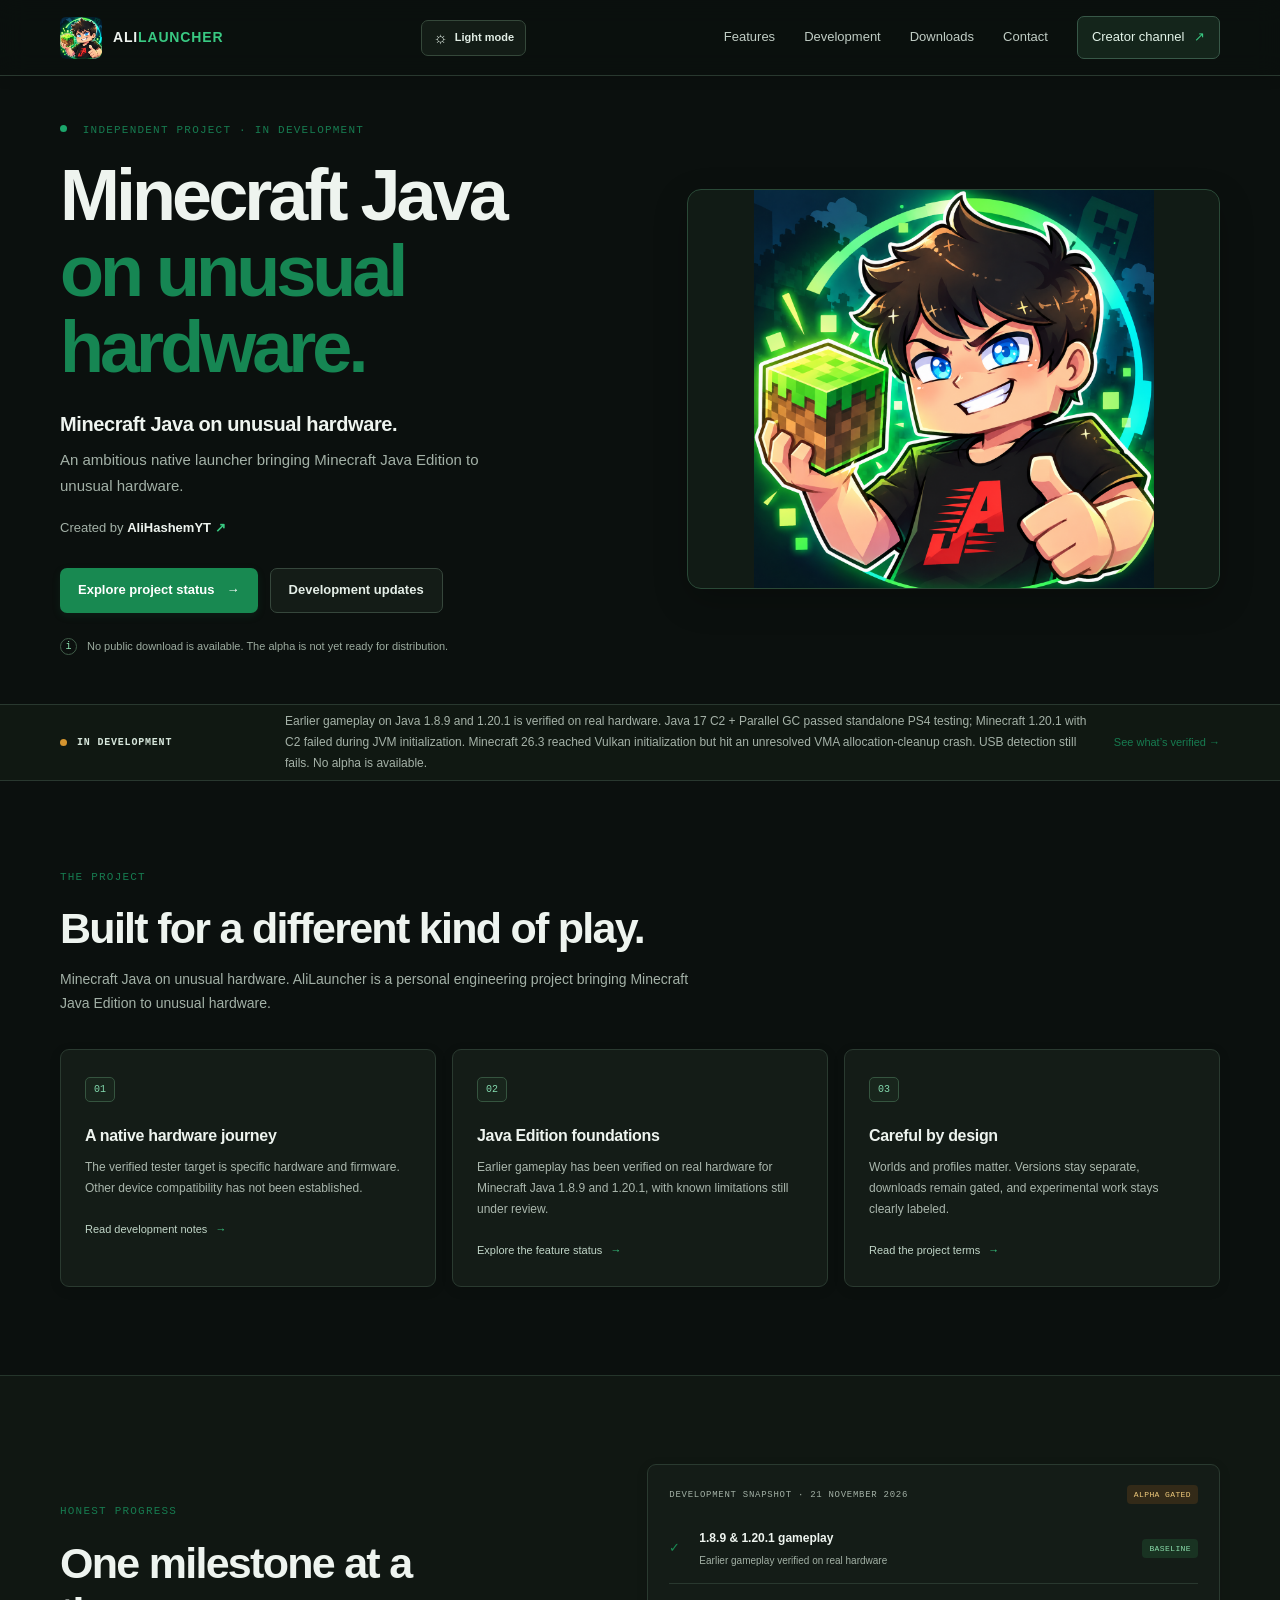
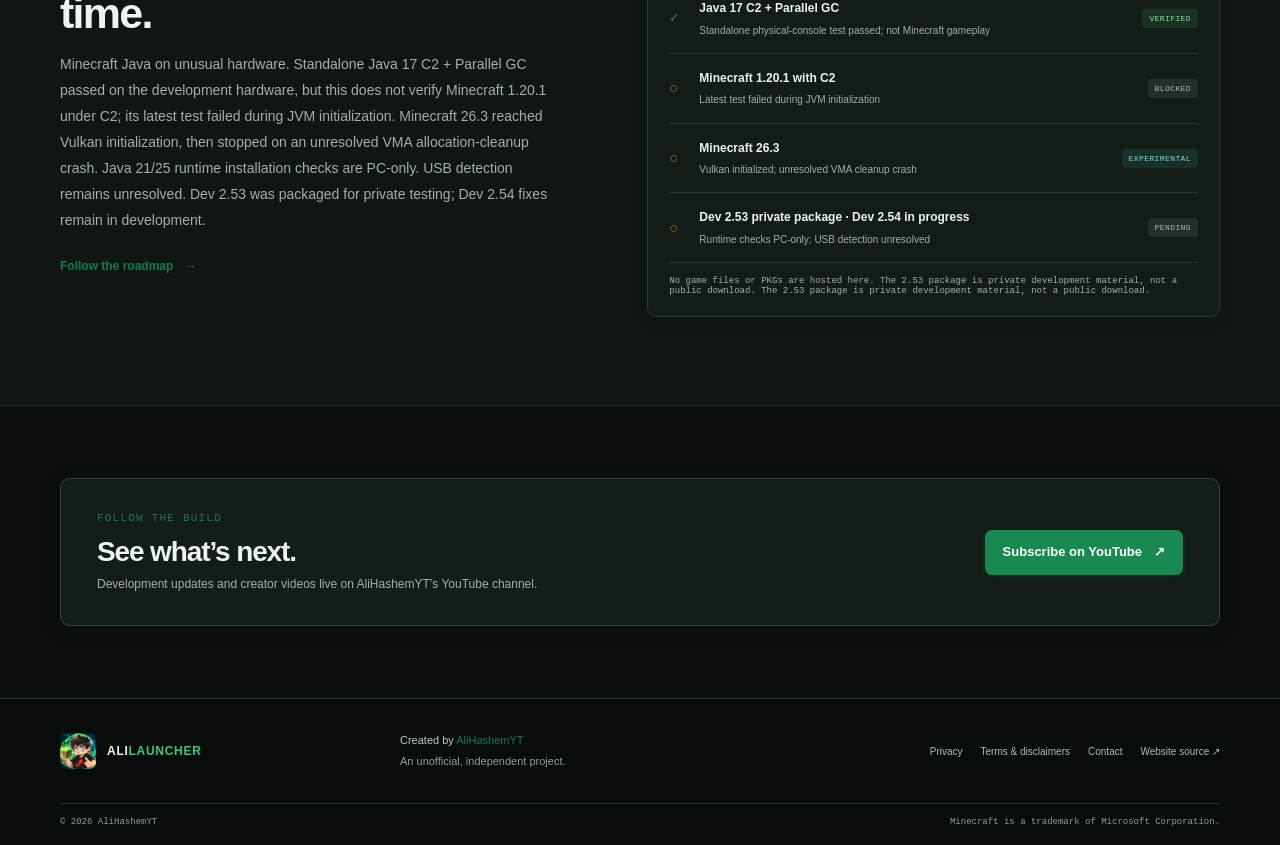
==== commit 8fd6ceae: "Update website for November 21 development status Created by AliHashemYT" ====
--- a/index.html
+++ b/index.html
@@ -3,19 +3,19 @@
 <head>
   <meta charset="utf-8">
   <meta name="viewport" content="width=device-width, initial-scale=1">
-  <meta name="theme-color" content="#07110f">
-  <meta name="description" content="Minecraft Java on unusual hardware. AliLauncher is an independent project created by AliHashemYT.">
+  <meta name="theme-color" content="#0b100e">
+  <meta name="description" content="Minecraft Java on unusual hardware. As of 21 November 2026: earlier real-hardware gameplay for 1.8.9 and 1.20.1, standalone Java 17 C2 pass, and current experimental blockers.">
   <meta property="og:type" content="website">
   <meta property="og:title" content="AliLauncher — Minecraft Java on unusual hardware">
-  <meta property="og:description" content="Minecraft Java on unusual hardware. An ambitious native launcher bringing Minecraft Java Edition to unusual hardware. Created by AliHashemYT.">
-  <meta property="og:image" content="assets/alilauncher-icon.png">
+  <meta property="og:description" content="Minecraft Java on unusual hardware. Earlier gameplay is verified on real hardware; current C2, USB and Minecraft 26.3 work remains in development.">
+  <meta property="og:image" content="https://alihashemyt.github.io/AliLauncher-Website/assets/alilauncher-icon.png">
   <meta property="og:image:width" content="1254">
   <meta property="og:image:height" content="1254">
   <meta name="twitter:card" content="summary_large_image">
   <meta name="twitter:title" content="AliLauncher — Minecraft Java on unusual hardware">
-  <meta name="twitter:description" content="Minecraft Java on unusual hardware. Created by AliHashemYT.">
-  <meta name="twitter:image" content="assets/alilauncher-icon.png">
-  <title>AliLauncher — Minecraft Java on unusual hardware</title>
+  <meta name="twitter:description" content="Minecraft Java on unusual hardware. As of 21 November 2026: earlier real-hardware gameplay for 1.8.9 and 1.20.1, standalone Java 17 C2 pass, and current experimental blockers.">
+  <meta name="twitter:image" content="https://alihashemyt.github.io/AliLauncher-Website/assets/alilauncher-icon.png">
+  <meta property="og:image:alt" content="AliLauncher official icon — Created by AliHashemYT"><title>AliLauncher — Minecraft Java on unusual hardware</title>
   <link rel="icon" href="assets/alilauncher-icon.png" type="image/png">
   <link rel="stylesheet" href="assets/site.css">
   <script src="assets/site.js" defer></script>
@@ -44,7 +44,7 @@
       <div class="hero-art reveal"><img class="hero-mark" src="assets/alilauncher-icon.png" alt="AliLauncher official icon — created by AliHashemYT"></div>
     </section>
 
-    <section class="status-band"><div class="wrap status-inner"><div><span class="status-dot"></span><strong>IN DEVELOPMENT</strong></div><p>Earlier gameplay has been verified on real hardware. A distributable alpha candidate has not passed its release gates.</p><a href="updates.html">See what’s verified <span aria-hidden="true">→</span></a></div></section>
+    <section class="status-band"><div class="wrap status-inner"><div><span class="status-dot"></span><strong>IN DEVELOPMENT</strong></div><p>Earlier gameplay on Java 1.8.9 and 1.20.1 is verified on real hardware. Java 17 C2 + Parallel GC passed standalone PS4 testing; Minecraft 1.20.1 with C2 failed during JVM initialization. Minecraft 26.3 reached Vulkan initialization but hit an unresolved VMA allocation-cleanup crash. USB detection still fails. No alpha is available.</p><a href="updates.html">See what’s verified <span aria-hidden="true">→</span></a></div></section>
 
     <section class="section wrap" id="about">
       <div class="section-heading reveal"><p class="eyebrow">THE PROJECT</p><h2>Built for a different kind of play.</h2><p>Minecraft Java on unusual hardware. AliLauncher is a personal engineering project bringing Minecraft Java Edition to unusual hardware.</p></div>
@@ -55,10 +55,10 @@
       </div>
     </section>
 
-    <section class="section section-alt"><div class="wrap split-section"><div class="split-copy reveal"><p class="eyebrow">HONEST PROGRESS</p><h2>One milestone at a time.</h2><p>Minecraft Java on unusual hardware. Selected Java 25 port checks have passed on tested hardware. That is an engineering milestone, not proof of Minecraft 26.3 gameplay. The current alpha also needs a complete portable build, legal review, and fresh-device acceptance before a release can be offered.</p><a class="text-link" href="updates.html">Follow the roadmap <span>→</span></a></div><div class="milestone-card reveal"><div class="milestone-top"><span>DEVELOPMENT SNAPSHOT</span><span class="tag tag-amber">ALPHA GATED</span></div><div class="milestone-row"><span class="milestone-check">✓</span><div><strong>1.8.9 &amp; 1.20.1 gameplay</strong><small>Earlier gameplay verified on real hardware</small></div><span class="tag tag-green">BASELINE</span></div><div class="milestone-row"><span class="milestone-check">✓</span><div><strong>Java 25 port checks</strong><small>Port Check 0.12 · selected checks only</small></div><span class="tag tag-cyan">EXPERIMENTAL</span></div><div class="milestone-row"><span class="milestone-pending">○</span><div><strong>Fresh-install alpha acceptance</strong><small>Build, account, licensing and device gates open</small></div><span class="tag tag-muted">PENDING</span></div><div class="milestone-foot">No game files or PKGs are hosted here.</div></div></div></section>
+    <section class="section section-alt"><div class="wrap split-section"><div class="split-copy reveal"><p class="eyebrow">HONEST PROGRESS</p><h2>One milestone at a time.</h2><p>Minecraft Java on unusual hardware. Standalone Java 17 C2 + Parallel GC passed on the development hardware, but this does not verify Minecraft 1.20.1 under C2; its latest test failed during JVM initialization. Minecraft 26.3 reached Vulkan initialization, then stopped on an unresolved VMA allocation-cleanup crash. Java 21/25 runtime installation checks are PC-only. USB detection remains unresolved. Dev 2.53 was packaged for private testing; Dev 2.54 fixes remain in development.</p><a class="text-link" href="updates.html">Follow the roadmap <span>→</span></a></div><div class="milestone-card reveal"><div class="milestone-top"><span>DEVELOPMENT SNAPSHOT · 21 NOVEMBER 2026</span><span class="tag tag-amber">ALPHA GATED</span></div><div class="milestone-row"><span class="milestone-check">✓</span><div><strong>1.8.9 &amp; 1.20.1 gameplay</strong><small>Earlier gameplay verified on real hardware</small></div><span class="tag tag-green">BASELINE</span></div><div class="milestone-row"><span class="milestone-check">✓</span><div><strong>Java 17 C2 + Parallel GC</strong><small>Standalone physical-console test passed; not Minecraft gameplay</small></div><span class="tag tag-green">VERIFIED</span></div><div class="milestone-row"><span class="milestone-pending">○</span><div><strong>Minecraft 1.20.1 with C2</strong><small>Latest test failed during JVM initialization</small></div><span class="tag tag-muted">BLOCKED</span></div><div class="milestone-row"><span class="milestone-pending">○</span><div><strong>Minecraft 26.3</strong><small>Vulkan initialized; unresolved VMA cleanup crash</small></div><span class="tag tag-cyan">EXPERIMENTAL</span></div><div class="milestone-row"><span class="milestone-pending">○</span><div><strong>Dev 2.53 private package · Dev 2.54 in progress</strong><small>Runtime checks PC-only; USB detection unresolved</small></div><span class="tag tag-muted">PENDING</span></div><div class="milestone-foot">No game files or PKGs are hosted here. The 2.53 package is private development material, not a public download. The 2.53 package is private development material, not a public download.</div></div></div></section>
 
     <section class="section wrap subscribe-section"><div class="subscribe-box reveal"><div><p class="eyebrow">FOLLOW THE BUILD</p><h2>See what’s next.</h2><p>Development updates and creator videos live on AliHashemYT’s YouTube channel.</p></div><a class="button button-primary" href="https://www.youtube.com/@AliHashemYT" target="_blank" rel="noopener noreferrer">Subscribe on YouTube <span aria-hidden="true">↗</span></a></div></section>
   </main>
-  <footer class="site-footer"><div class="wrap footer-main"><a class="brand footer-brand" href="index.html"><img src="assets/alilauncher-icon.png" alt="" width="36" height="36"><span>ALI<span class="accent">LAUNCHER</span></span></a><p>Created by <a href="https://www.youtube.com/@AliHashemYT" target="_blank" rel="noopener noreferrer">AliHashemYT</a><br><span class="footer-muted">An unofficial, independent project.</span></p><nav aria-label="Footer navigation"><a href="privacy.html">Privacy</a><a href="terms.html">Terms &amp; disclaimers</a><a href="contact.html">Contact</a><a href="https://github.com/AliHashemYT/AliLauncher-Website" target="_blank" rel="noopener noreferrer">Website source ↗</a></nav></div><div class="wrap footer-bottom"><span>© <span data-year>2026</span> AliHashemYT</span><span>Minecraft is a trademark of Microsoft Corporation.</span></div></footer>
+  <footer class="site-footer"><div class="wrap footer-main"><a class="brand footer-brand" href="index.html"><img src="assets/alilauncher-icon.png" alt="" width="36" height="36"><span>ALI<span class="accent">LAUNCHER</span></span></a><p>Created by <a href="https://www.youtube.com/@AliHashemYT" target="_blank" rel="noopener noreferrer">AliHashemYT</a><br><span class="footer-muted">An unofficial, independent project.</span></p><nav aria-label="Footer navigation"><a href="privacy.html">Privacy</a><a href="terms.html">Terms &amp; disclaimers</a><a href="contact.html">Contact</a><a href="https://github.com/AliHashemYT/AliLauncher-Website-Website" target="_blank" rel="noopener noreferrer">Website source ↗</a></nav></div><div class="wrap footer-bottom"><span>© <span data-year>2026</span> AliHashemYT</span><span>Minecraft is a trademark of Microsoft Corporation.</span></div></footer>
 </body>
 </html>
--- a/assets/site.css
+++ b/assets/site.css
@@ -100,3 +100,17 @@
 html[data-theme="light"] .status-label{color:#27724c}html[data-theme="light"] .page-hero .page-meta{color:#63756a}
 html[data-theme="light"] .nav-toggle,html[data-theme="light"] .theme-toggle{border-color:#cbd9d1;background:#fff;color:#26372e}html[data-theme="light"] .nav-toggle span{background:#26372e}
 @media(max-width:620px){html[data-theme="light"] .site-nav{background:#fff;border-color:#dce6e0}html[data-theme="light"] .toc{border-color:#dce6e0}.theme-toggle{padding:0 8px}.theme-toggle-label{display:none}.theme-toggle-404{top:12px;right:12px}}
+@media (min-width: 621px) and (max-width: 850px) {
+  .site-header { padding-inline: 24px; }
+  .nav-toggle { display: grid; gap: 5px; border: 1px solid #35483a; background: #131c16; border-radius: 6px; padding: 9px; }
+  .nav-toggle span { width: 17px; height: 1px; background: #deebe1; }
+  .site-nav { display: none; position: absolute; top: 75px; left: 0; right: 0; background: #101712; border-bottom: 1px solid #29382f; padding: 14px 24px 18px; align-items: stretch; gap: 0; flex-direction: column; box-shadow: 0 10px 18px rgba(0,0,0,.18); }
+  .site-nav.is-open { display: flex; }
+  .site-nav > a { padding: 11px 2px; }
+  .site-nav .nav-cta { text-align: center; margin-top: 7px; }
+  .theme-toggle { padding-inline: 9px; }
+  .theme-toggle-label { display: none; }
+  html[data-theme="light"] .site-nav { background: #fff; border-color: #dce6e0; }
+  html[data-theme="light"] .nav-toggle { border-color: #cbd9d1; background: #fff; }
+  html[data-theme="light"] .nav-toggle span { background: #26372e; }
+}
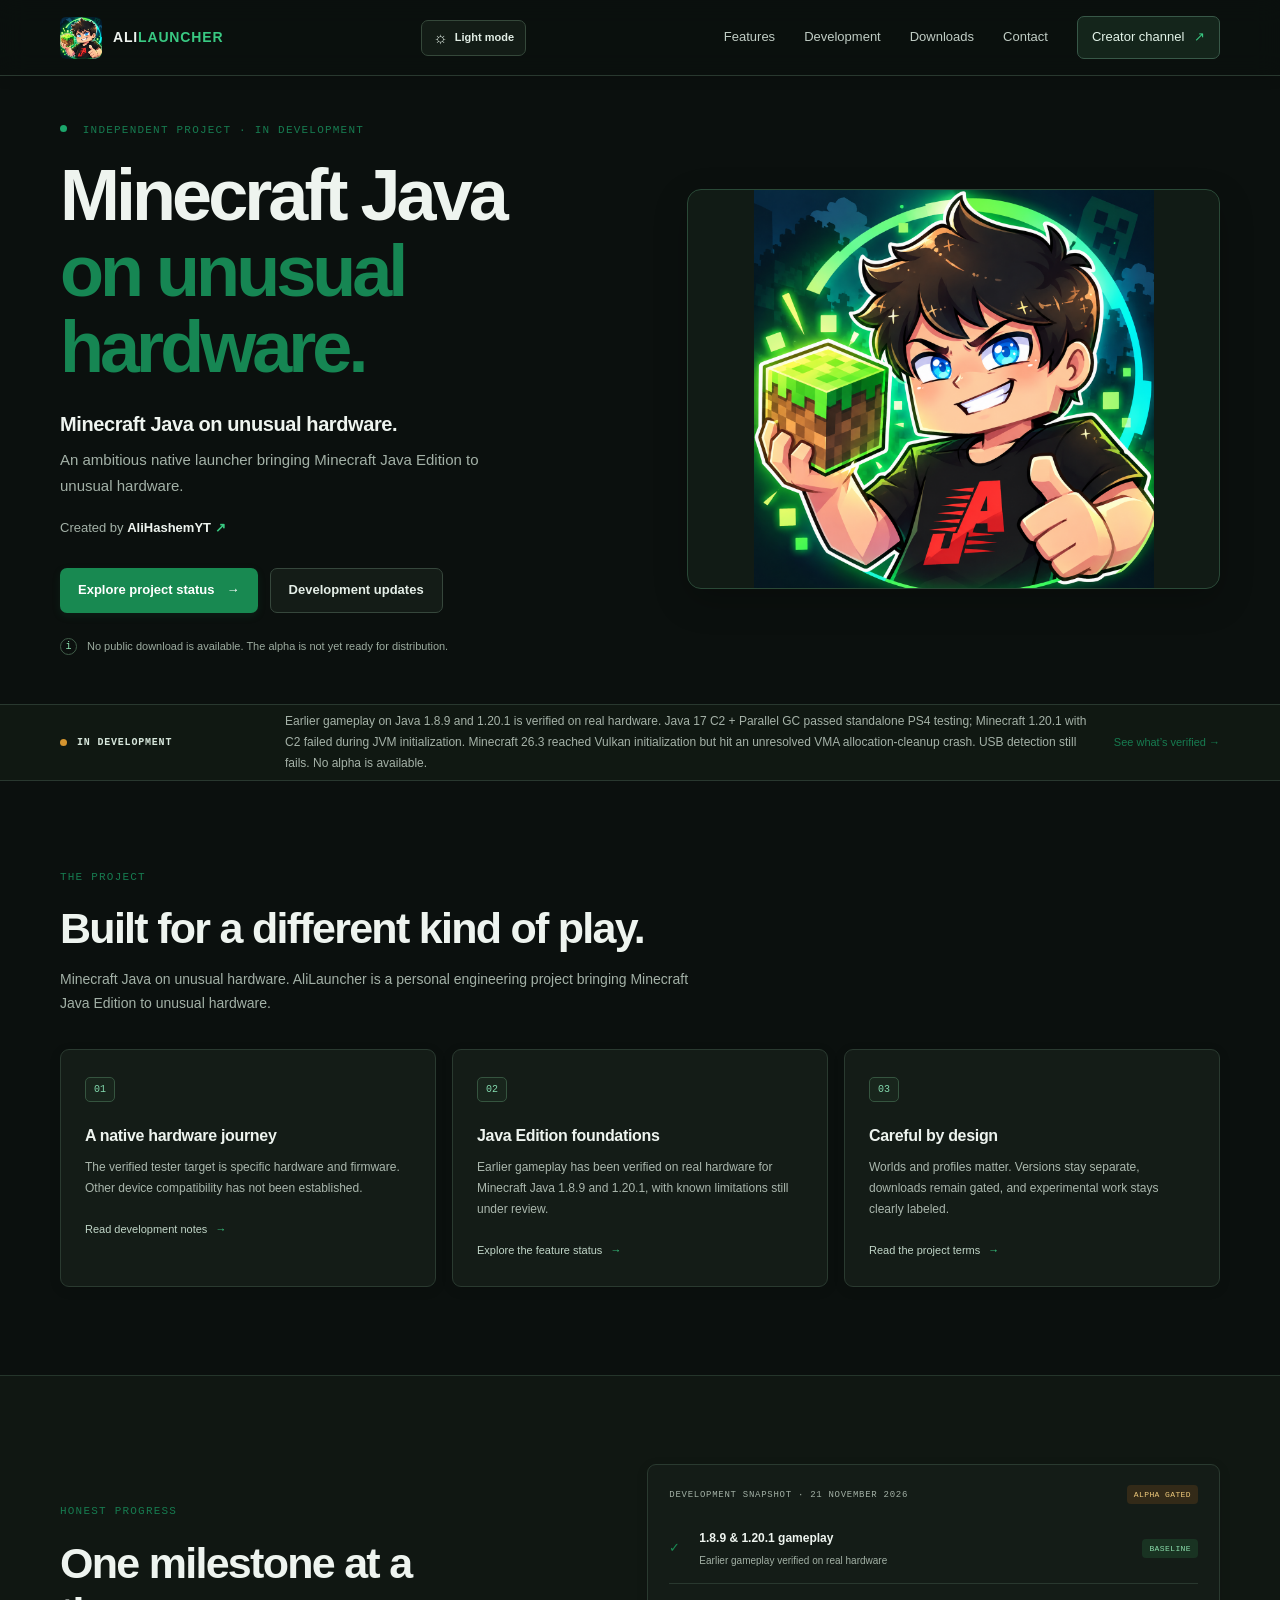
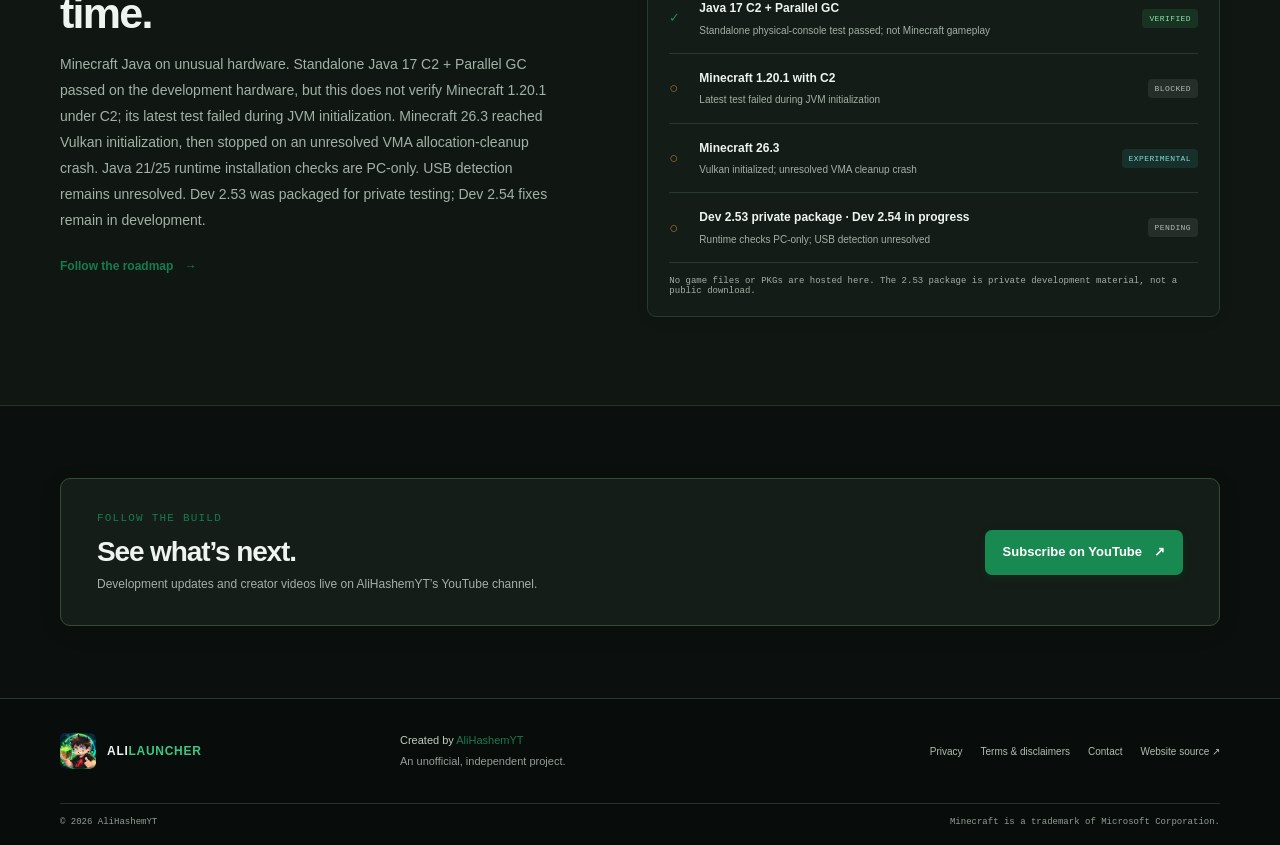
==== commit b8274dc3: "Fix website links and status copy Created by AliHashemYT" ====
--- a/index.html
+++ b/index.html
@@ -55,10 +55,10 @@
       </div>
     </section>
 
-    <section class="section section-alt"><div class="wrap split-section"><div class="split-copy reveal"><p class="eyebrow">HONEST PROGRESS</p><h2>One milestone at a time.</h2><p>Minecraft Java on unusual hardware. Standalone Java 17 C2 + Parallel GC passed on the development hardware, but this does not verify Minecraft 1.20.1 under C2; its latest test failed during JVM initialization. Minecraft 26.3 reached Vulkan initialization, then stopped on an unresolved VMA allocation-cleanup crash. Java 21/25 runtime installation checks are PC-only. USB detection remains unresolved. Dev 2.53 was packaged for private testing; Dev 2.54 fixes remain in development.</p><a class="text-link" href="updates.html">Follow the roadmap <span>→</span></a></div><div class="milestone-card reveal"><div class="milestone-top"><span>DEVELOPMENT SNAPSHOT · 21 NOVEMBER 2026</span><span class="tag tag-amber">ALPHA GATED</span></div><div class="milestone-row"><span class="milestone-check">✓</span><div><strong>1.8.9 &amp; 1.20.1 gameplay</strong><small>Earlier gameplay verified on real hardware</small></div><span class="tag tag-green">BASELINE</span></div><div class="milestone-row"><span class="milestone-check">✓</span><div><strong>Java 17 C2 + Parallel GC</strong><small>Standalone physical-console test passed; not Minecraft gameplay</small></div><span class="tag tag-green">VERIFIED</span></div><div class="milestone-row"><span class="milestone-pending">○</span><div><strong>Minecraft 1.20.1 with C2</strong><small>Latest test failed during JVM initialization</small></div><span class="tag tag-muted">BLOCKED</span></div><div class="milestone-row"><span class="milestone-pending">○</span><div><strong>Minecraft 26.3</strong><small>Vulkan initialized; unresolved VMA cleanup crash</small></div><span class="tag tag-cyan">EXPERIMENTAL</span></div><div class="milestone-row"><span class="milestone-pending">○</span><div><strong>Dev 2.53 private package · Dev 2.54 in progress</strong><small>Runtime checks PC-only; USB detection unresolved</small></div><span class="tag tag-muted">PENDING</span></div><div class="milestone-foot">No game files or PKGs are hosted here. The 2.53 package is private development material, not a public download. The 2.53 package is private development material, not a public download.</div></div></div></section>
+    <section class="section section-alt"><div class="wrap split-section"><div class="split-copy reveal"><p class="eyebrow">HONEST PROGRESS</p><h2>One milestone at a time.</h2><p>Minecraft Java on unusual hardware. Standalone Java 17 C2 + Parallel GC passed on the development hardware, but this does not verify Minecraft 1.20.1 under C2; its latest test failed during JVM initialization. Minecraft 26.3 reached Vulkan initialization, then stopped on an unresolved VMA allocation-cleanup crash. Java 21/25 runtime installation checks are PC-only. USB detection remains unresolved. Dev 2.53 was packaged for private testing; Dev 2.54 fixes remain in development.</p><a class="text-link" href="updates.html">Follow the roadmap <span>→</span></a></div><div class="milestone-card reveal"><div class="milestone-top"><span>DEVELOPMENT SNAPSHOT · 21 NOVEMBER 2026</span><span class="tag tag-amber">ALPHA GATED</span></div><div class="milestone-row"><span class="milestone-check">✓</span><div><strong>1.8.9 &amp; 1.20.1 gameplay</strong><small>Earlier gameplay verified on real hardware</small></div><span class="tag tag-green">BASELINE</span></div><div class="milestone-row"><span class="milestone-check">✓</span><div><strong>Java 17 C2 + Parallel GC</strong><small>Standalone physical-console test passed; not Minecraft gameplay</small></div><span class="tag tag-green">VERIFIED</span></div><div class="milestone-row"><span class="milestone-pending">○</span><div><strong>Minecraft 1.20.1 with C2</strong><small>Latest test failed during JVM initialization</small></div><span class="tag tag-muted">BLOCKED</span></div><div class="milestone-row"><span class="milestone-pending">○</span><div><strong>Minecraft 26.3</strong><small>Vulkan initialized; unresolved VMA cleanup crash</small></div><span class="tag tag-cyan">EXPERIMENTAL</span></div><div class="milestone-row"><span class="milestone-pending">○</span><div><strong>Dev 2.53 private package · Dev 2.54 in progress</strong><small>Runtime checks PC-only; USB detection unresolved</small></div><span class="tag tag-muted">PENDING</span></div><div class="milestone-foot">No game files or PKGs are hosted here. The 2.53 package is private development material, not a public download.</div></div></div></section>
 
     <section class="section wrap subscribe-section"><div class="subscribe-box reveal"><div><p class="eyebrow">FOLLOW THE BUILD</p><h2>See what’s next.</h2><p>Development updates and creator videos live on AliHashemYT’s YouTube channel.</p></div><a class="button button-primary" href="https://www.youtube.com/@AliHashemYT" target="_blank" rel="noopener noreferrer">Subscribe on YouTube <span aria-hidden="true">↗</span></a></div></section>
   </main>
-  <footer class="site-footer"><div class="wrap footer-main"><a class="brand footer-brand" href="index.html"><img src="assets/alilauncher-icon.png" alt="" width="36" height="36"><span>ALI<span class="accent">LAUNCHER</span></span></a><p>Created by <a href="https://www.youtube.com/@AliHashemYT" target="_blank" rel="noopener noreferrer">AliHashemYT</a><br><span class="footer-muted">An unofficial, independent project.</span></p><nav aria-label="Footer navigation"><a href="privacy.html">Privacy</a><a href="terms.html">Terms &amp; disclaimers</a><a href="contact.html">Contact</a><a href="https://github.com/AliHashemYT/AliLauncher-Website-Website" target="_blank" rel="noopener noreferrer">Website source ↗</a></nav></div><div class="wrap footer-bottom"><span>© <span data-year>2026</span> AliHashemYT</span><span>Minecraft is a trademark of Microsoft Corporation.</span></div></footer>
+  <footer class="site-footer"><div class="wrap footer-main"><a class="brand footer-brand" href="index.html"><img src="assets/alilauncher-icon.png" alt="" width="36" height="36"><span>ALI<span class="accent">LAUNCHER</span></span></a><p>Created by <a href="https://www.youtube.com/@AliHashemYT" target="_blank" rel="noopener noreferrer">AliHashemYT</a><br><span class="footer-muted">An unofficial, independent project.</span></p><nav aria-label="Footer navigation"><a href="privacy.html">Privacy</a><a href="terms.html">Terms &amp; disclaimers</a><a href="contact.html">Contact</a><a href="https://github.com/AliHashemYT/AliLauncher-Website" target="_blank" rel="noopener noreferrer">Website source ↗</a></nav></div><div class="wrap footer-bottom"><span>© <span data-year>2026</span> AliHashemYT</span><span>Minecraft is a trademark of Microsoft Corporation.</span></div></footer>
 </body>
 </html>
